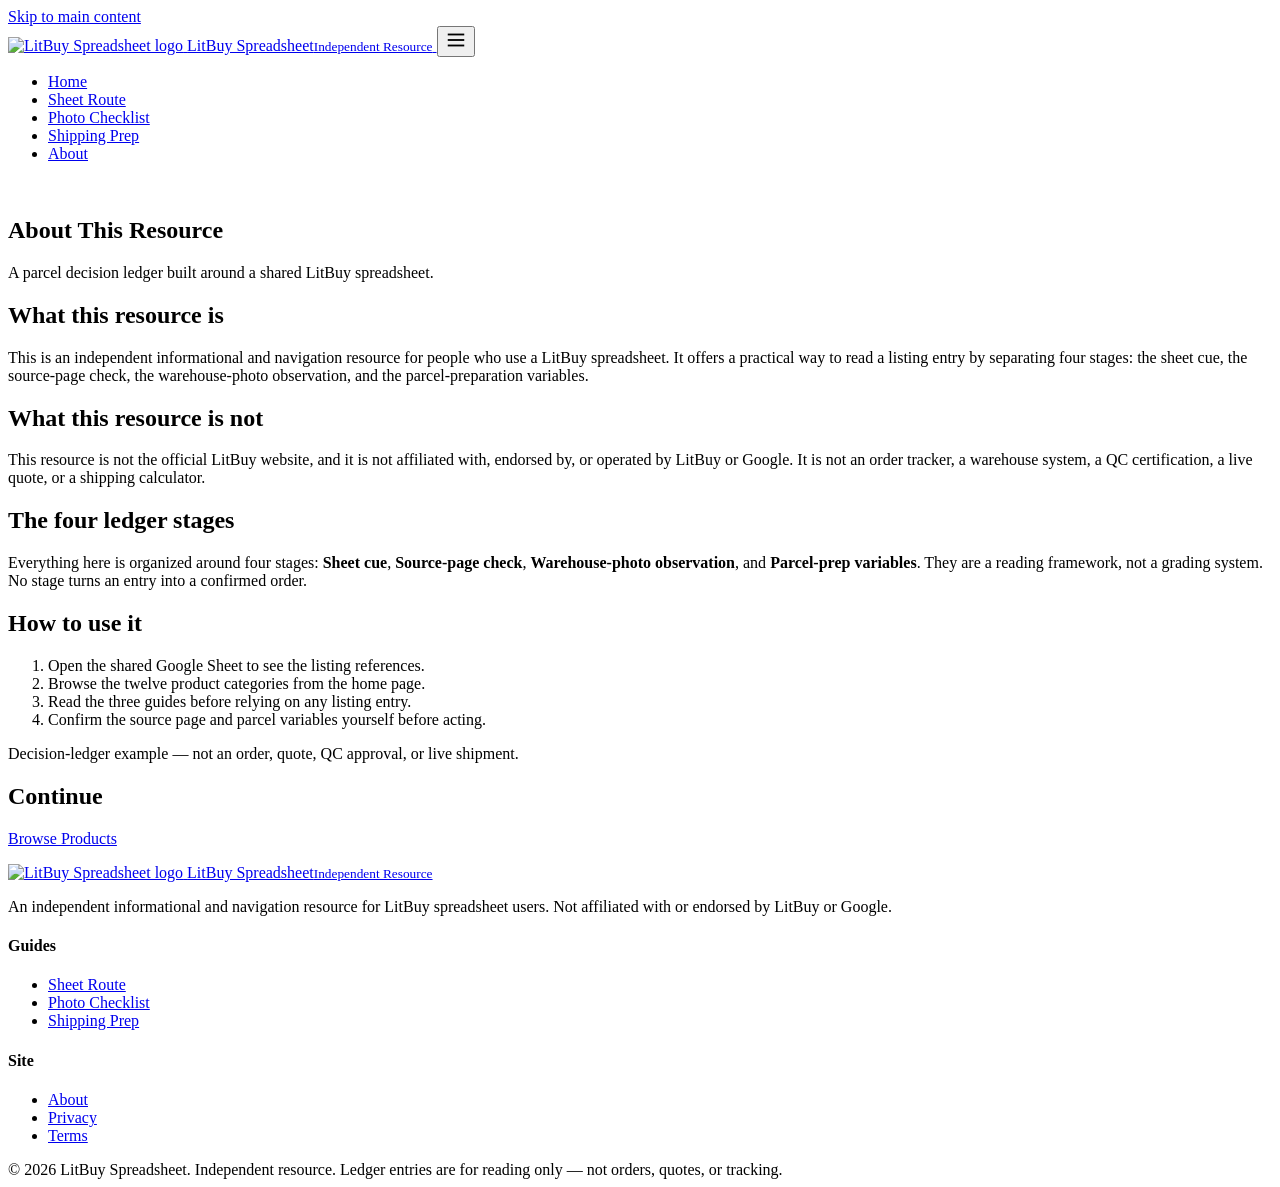
==== about/index.html @ 3b3e20b2 "Add about/index.html" ====
<!DOCTYPE html>
<html lang="en">
<head>
  <meta charset="UTF-8">
  <meta name="viewport" content="width=device-width, initial-scale=1.0">
  <title>About | LitBuy Spreadsheet</title>
  <meta name="description" content="About this independent LitBuy spreadsheet resource: a parcel decision ledger, not an official LitBuy service.">
  <link rel="canonical" href="https://repglide.github.io/litbuy-spreadsheet/about/">
  <link rel="icon" type="image/png" href="../assets/images/favicon.png">
  <link rel="stylesheet" href="../assets/css/styles.css">
  <meta name="robots" content="index, follow">
</head>
<body>
  <a href="#main-content" class="skip-link">Skip to main content</a>

  <header class="site-header">
    <div class="container header-inner">
      <a href="../index.html" class="brand" aria-label="LitBuy Spreadsheet Home">
        <img src="../assets/images/logo.png" alt="LitBuy Spreadsheet logo" width="34" height="34">
        <span class="brand-name">LitBuy Spreadsheet<small>Independent Resource</small></span>
      </a>
      <button class="mobile-nav-toggle" aria-expanded="false" aria-label="Toggle navigation menu">
        <svg viewBox="0 0 24 24" fill="none" stroke="currentColor" stroke-width="2" width="22" height="22"><line x1="3" y1="6" x2="21" y2="6"></line><line x1="3" y1="12" x2="21" y2="12"></line><line x1="3" y1="18" x2="21" y2="18"></line></svg>
      </button>
      <nav class="main-nav" aria-label="Primary Navigation">
        <ul>
          <li><a href="../index.html">Home</a></li>
          <li><a href="../spreadsheet-route-guide/">Sheet Route</a></li>
          <li><a href="../warehouse-photo-checklist/">Photo Checklist</a></li>
          <li><a href="../shipping-prep-checklist/">Shipping Prep</a></li>
          <li><a href="../about/" class="active">About</a></li>
        </ul>
      </nav>
    </div>
  </header>

  <main id="main-content">
    <section class="page-hero">
      <div class="container">
        <a class="back-link" href="../index.html" style="color:#fff">← Back to Home</a>
        <h1>About This Resource</h1>
        <p>A parcel decision ledger built around a shared LitBuy spreadsheet.</p>
      </div>
    </section>

    <div class="article-body">
      <h2>What this resource is</h2>
      <p>This is an independent informational and navigation resource for people who use a LitBuy spreadsheet. It offers a practical way to read a listing entry by separating four stages: the sheet cue, the source-page check, the warehouse-photo observation, and the parcel-preparation variables.</p>

      <h2>What this resource is not</h2>
      <p>This resource is not the official LitBuy website, and it is not affiliated with, endorsed by, or operated by LitBuy or Google. It is not an order tracker, a warehouse system, a QC certification, a live quote, or a shipping calculator.</p>

      <h2>The four ledger stages</h2>
      <p>Everything here is organized around four stages: <strong>Sheet cue</strong>, <strong>Source-page check</strong>, <strong>Warehouse-photo observation</strong>, and <strong>Parcel-prep variables</strong>. They are a reading framework, not a grading system. No stage turns an entry into a confirmed order.</p>

      <h2>How to use it</h2>
      <ol>
        <li>Open the shared Google Sheet to see the listing references.</li>
        <li>Browse the twelve product categories from the home page.</li>
        <li>Read the three guides before relying on any listing entry.</li>
        <li>Confirm the source page and parcel variables yourself before acting.</li>
      </ol>

      <p class="example-flag">Decision-ledger example — not an order, quote, QC approval, or live shipment.</p>

      <h2>Continue</h2>
      <p><a href="https://repglide.com/?agent=litbuy" class="btn btn-primary" target="_blank" rel="noopener">Browse Products</a></p>
    </div>
  </main>

  <footer class="site-footer">
    <div class="container">
      <div class="footer-grid">
        <div class="footer-brand">
          <a href="../index.html" class="brand" aria-label="LitBuy Spreadsheet Home">
            <img src="../assets/images/logo.png" alt="LitBuy Spreadsheet logo" width="30" height="30">
            <span class="brand-name">LitBuy Spreadsheet<small>Independent Resource</small></span>
          </a>
          <p>An independent informational and navigation resource for LitBuy spreadsheet users. Not affiliated with or endorsed by LitBuy or Google.</p>
        </div>
        <div class="footer-col">
          <h4>Guides</h4>
          <ul>
            <li><a href="../spreadsheet-route-guide/">Sheet Route</a></li>
            <li><a href="../warehouse-photo-checklist/">Photo Checklist</a></li>
            <li><a href="../shipping-prep-checklist/">Shipping Prep</a></li>
          </ul>
        </div>
        <div class="footer-col">
          <h4>Site</h4>
          <ul>
            <li><a href="../about/">About</a></li>
            <li><a href="../privacy/">Privacy</a></li>
            <li><a href="../terms/">Terms</a></li>
          </ul>
        </div>
      </div>
      <div class="footer-bottom">
        <span>&copy; <span id="year">2026</span> LitBuy Spreadsheet. Independent resource.</span>
        <span>Ledger entries are for reading only — not orders, quotes, or tracking.</span>
      </div>
    </div>
  </footer>

  <script src="../assets/js/main.js"></script>
</body>
</html>
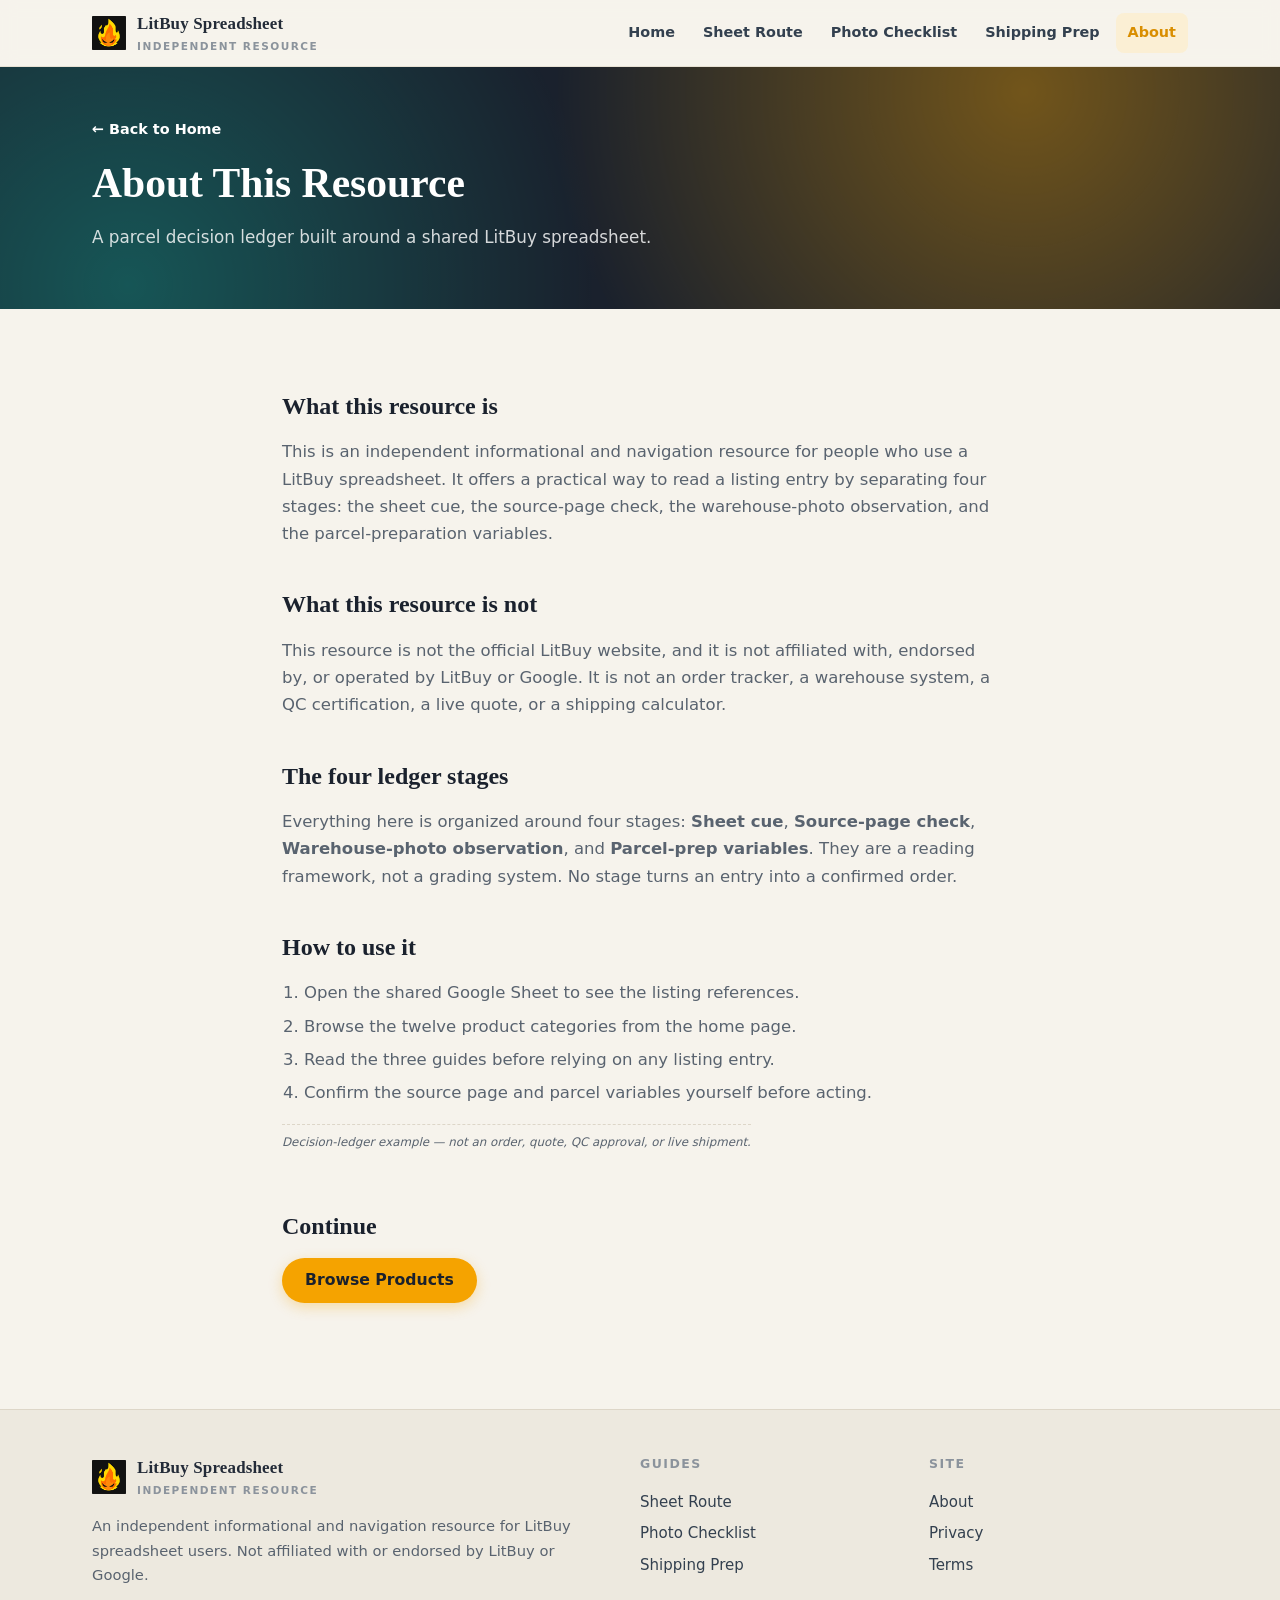
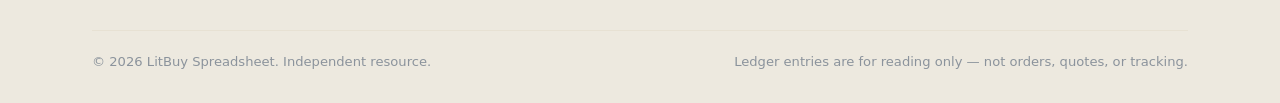
==== commit d645f5d0: "Set nofollow noopener on repglide links" ====
--- a/about/index.html
+++ b/about/index.html
@@ -64,7 +64,7 @@
       <p class="example-flag">Decision-ledger example — not an order, quote, QC approval, or live shipment.</p>
 
       <h2>Continue</h2>
-      <p><a href="https://repglide.com/?agent=litbuy" class="btn btn-primary" target="_blank" rel="noopener">Browse Products</a></p>
+      <p><a href="https://repglide.com/?agent=litbuy" class="btn btn-primary" target="_blank" rel="nofollow noopener">Browse Products</a></p>
     </div>
   </main>
 
--- a/assets/css/styles.css
+++ b/assets/css/styles.css
@@ -0,0 +1,360 @@
+/* ==========================================================================
+   LitBuy Spreadsheet — Luminous Parcel Ledger theme
+   Warm grey-white paper · deep charcoal-ink · bright amber · teal / coral / sky
+   ========================================================================== */
+
+:root {
+  /* palette */
+  --paper:        #F6F3EC;
+  --paper-2:      #EDE9DF;
+  --paper-3:      #E4DFD2;
+  --white:        #FFFDF8;
+  --ink:          #232B38;
+  --ink-2:        #1A212D;
+  --ink-3:        #33404F;
+  --ink-soft:     #59636F;
+  --ink-faint:    #8B939C;
+  --amber:        #F5A300;
+  --amber-dark:   #D98E00;
+  --amber-soft:   #FBEFD4;
+  --teal:         #12A594;
+  --teal-dark:    #0C8277;
+  --teal-soft:    #DDF2EE;
+  --coral:        #E8503F;
+  --coral-soft:   #FBE0DC;
+  --sky:          #4E9FDD;
+  --sky-soft:     #E1EDF8;
+  --line:         #DDD6C8;
+  --line-soft:    #E7E1D3;
+
+  /* typography */
+  --serif: Georgia, 'Times New Roman', Times, serif;
+  --sans: system-ui, -apple-system, 'Segoe UI', Roboto, Helvetica, Arial, sans-serif;
+
+  /* geometry */
+  --radius: 14px;
+  --radius-sm: 8px;
+  --container: 1140px;
+  --shadow-sm: 0 1px 2px rgba(35, 43, 56, 0.05), 0 2px 8px rgba(35, 43, 56, 0.06);
+  --shadow-md: 0 4px 14px rgba(35, 43, 56, 0.10), 0 12px 32px rgba(35, 43, 56, 0.08);
+}
+
+* { box-sizing: border-box; }
+html { scroll-behavior: smooth; -webkit-text-size-adjust: 100%; }
+
+body {
+  margin: 0;
+  font-family: var(--sans);
+  font-size: 16.5px;
+  line-height: 1.65;
+  color: var(--ink);
+  background: var(--paper);
+  -webkit-font-smoothing: antialiased;
+  text-rendering: optimizeLegibility;
+}
+
+/* ---------- accessibility ---------- */
+.skip-link {
+  position: absolute; left: -9999px; top: 0; background: var(--ink);
+  color: #fff; padding: 10px 16px; z-index: 200; border-radius: 0 0 var(--radius-sm) 0;
+}
+.skip-link:focus { left: 0; }
+:focus-visible { outline: 3px solid var(--sky); outline-offset: 2px; border-radius: 3px; }
+.visually-hidden { position: absolute !important; width: 1px; height: 1px; margin: -1px; padding: 0; border: 0; overflow: hidden; clip: rect(0 0 0 0); white-space: nowrap; }
+
+/* ---------- layout ---------- */
+.container { max-width: var(--container); margin: 0 auto; padding: 0 22px; }
+
+/* ---------- header ---------- */
+.site-header {
+  position: sticky; top: 0; z-index: 100;
+  background: rgba(246, 243, 236, 0.92);
+  backdrop-filter: saturate(140%) blur(8px);
+  border-bottom: 1px solid var(--line-soft);
+}
+.header-inner { display: flex; align-items: center; gap: 20px; height: 66px; }
+.brand { display: flex; align-items: center; gap: 11px; text-decoration: none; color: var(--ink); }
+.brand img { width: 34px; height: 34px; display: block; }
+.brand-name { font-family: var(--serif); font-weight: 700; font-size: 1.06rem; letter-spacing: 0.01em; }
+.brand-name small { display: block; font-family: var(--sans); font-weight: 600; font-size: 0.66rem; color: var(--ink-faint); letter-spacing: 0.14em; text-transform: uppercase; }
+
+.main-nav { margin-left: auto; }
+.main-nav ul { display: flex; align-items: center; gap: 4px; list-style: none; margin: 0; padding: 0; }
+.main-nav a { display: block; padding: 8px 12px; text-decoration: none; color: var(--ink-3); font-weight: 600; font-size: 0.9rem; border-radius: var(--radius-sm); }
+.main-nav a:hover { background: var(--paper-2); color: var(--ink); }
+.main-nav a.active { color: var(--amber-dark); background: var(--amber-soft); }
+
+.mobile-nav-toggle {
+  display: none; margin-left: auto; width: 44px; height: 44px;
+  border: 1px solid var(--line); background: var(--white); border-radius: var(--radius-sm);
+  cursor: pointer; color: var(--ink);
+}
+.mobile-nav-toggle svg { display: block; margin: 0 auto; }
+
+@media (max-width: 860px) {
+  .main-nav { display: none; }
+  .mobile-nav-toggle { display: block; }
+  .main-nav.open { display: block; position: absolute; left: 0; right: 0; top: 66px; background: var(--white); border-bottom: 1px solid var(--line); box-shadow: var(--shadow-md); }
+  .main-nav.open ul { flex-direction: column; align-items: stretch; gap: 2px; padding: 8px; }
+  .main-nav.open a { padding: 12px 14px; }
+}
+
+/* ---------- buttons ---------- */
+.btn {
+  display: inline-flex; align-items: center; justify-content: center; gap: 8px;
+  padding: 12px 22px; border-radius: 999px; text-decoration: none;
+  font-weight: 700; font-size: 0.98rem; line-height: 1.2;
+  border: 1.5px solid transparent; transition: transform 0.12s ease, box-shadow 0.12s ease, background 0.12s ease;
+}
+.btn:active { transform: translateY(1px); }
+.btn-primary { background: var(--amber); color: var(--ink-2); box-shadow: 0 4px 14px rgba(245, 163, 0, 0.30); }
+.btn-primary:hover { background: #FFAE14; box-shadow: 0 6px 18px rgba(245, 163, 0, 0.38); }
+.btn-secondary { background: var(--white); color: var(--ink); border-color: var(--line); box-shadow: var(--shadow-sm); }
+.btn-secondary:hover { border-color: var(--ink-3); background: #fff; }
+.btn-sm { padding: 9px 16px; font-size: 0.88rem; }
+
+/* ---------- hero ---------- */
+.hero-section { padding: 56px 0 40px; position: relative; overflow: hidden; }
+.hero-grid { display: grid; grid-template-columns: 1.05fr 0.95fr; gap: 44px; align-items: center; }
+.hero-badge {
+  display: inline-block; padding: 5px 13px; border-radius: 999px;
+  background: var(--teal-soft); color: var(--teal-dark); font-weight: 700;
+  font-size: 0.76rem; letter-spacing: 0.08em; text-transform: uppercase;
+}
+.hero-title { font-family: var(--serif); font-size: clamp(2.05rem, 4.6vw, 3.1rem); line-height: 1.12; color: var(--ink-2); margin: 18px 0 16px; font-weight: 700; }
+.hero-title em { font-style: normal; color: var(--amber-dark); }
+.hero-description { font-size: 1.08rem; color: var(--ink-soft); max-width: 34em; margin: 0 0 26px; }
+.hero-actions { display: flex; flex-wrap: wrap; gap: 12px; }
+
+/* hero parcel-ledger route visual */
+.hero-visual { position: relative; min-height: 320px; }
+.route-stage { position: relative; padding: 18px 0; }
+.route-path { display: flex; align-items: center; gap: 0; }
+.route-node {
+  position: relative; flex: none; width: 92px; height: 92px; border-radius: 50%;
+  display: grid; place-items: center; text-align: center; padding: 8px;
+  background: var(--white); border: 2px solid var(--line); color: var(--ink);
+  box-shadow: 0 0 0 6px rgba(245, 163, 0, 0.0);
+}
+.route-node .node-label { font-weight: 700; font-size: 0.8rem; line-height: 1.2; }
+.route-node[data-stage="sheet"]  { border-color: var(--ink-3); box-shadow: 0 0 18px rgba(35, 43, 56, 0.18); }
+.route-node[data-stage="source"] { border-color: var(--sky); box-shadow: 0 0 18px rgba(78, 159, 221, 0.30); }
+.route-node[data-stage="photo"]  { border-color: var(--teal); box-shadow: 0 0 18px rgba(18, 165, 148, 0.30); }
+.route-node[data-stage="parcel"] { border-color: var(--amber); box-shadow: 0 0 18px rgba(245, 163, 0, 0.35); }
+.route-line { flex: 1; height: 0; border-top: 2px dashed var(--line); margin: 0 4px; }
+.route-caption { text-align: center; margin-top: 20px; color: var(--ink-soft); font-size: 0.9rem; }
+
+@media (max-width: 860px) {
+  .hero-grid { grid-template-columns: 1fr; gap: 8px; }
+  .hero-section { padding-top: 32px; }
+  .hero-visual { min-height: auto; }
+  .route-node { width: 74px; height: 74px; }
+}
+
+/* ---------- section scaffolding ---------- */
+.section { padding: 46px 0; }
+.section-alt { background: var(--paper-2); }
+.section-header { max-width: 660px; margin: 0 auto 34px; text-align: center; }
+.eyebrow { display: inline-block; font-size: 0.76rem; font-weight: 700; letter-spacing: 0.14em; text-transform: uppercase; color: var(--teal-dark); }
+.section-title { font-family: var(--serif); font-size: clamp(1.6rem, 3.4vw, 2.15rem); color: var(--ink-2); margin: 10px 0 12px; line-height: 1.2; }
+.section-lead { color: var(--ink-soft); font-size: 1.02rem; margin: 0; }
+
+/* ---------- category grid (manual route labels) ---------- */
+.categories-section { padding-top: 8px; }
+.cat-grid { display: grid; grid-template-columns: repeat(4, 1fr); gap: 14px; }
+.cat-card {
+  position: relative; display: flex; flex-direction: column; gap: 10px;
+  background: var(--white); border: 1px solid var(--line); border-radius: var(--radius);
+  padding: 16px 16px 14px; text-decoration: none; color: var(--ink);
+  box-shadow: var(--shadow-sm); transition: transform 0.14s ease, box-shadow 0.14s ease, border-color 0.14s ease;
+}
+.cat-card::after {
+  content: ""; position: absolute; top: 12px; right: 12px; width: 8px; height: 8px;
+  border-radius: 50%; background: var(--amber); opacity: 0.85;
+}
+.cat-card:hover { transform: translateY(-3px); box-shadow: var(--shadow-md); border-color: var(--ink-3); }
+.cat-index { font-family: var(--serif); font-size: 0.76rem; color: var(--ink-faint); letter-spacing: 0.1em; }
+.cat-icon { width: 32px; height: 32px; color: var(--teal-dark); }
+.cat-icon svg { width: 100%; height: 100%; }
+.cat-name { font-weight: 700; color: var(--ink); font-size: 0.98rem; line-height: 1.3; }
+.cat-card .cat-arrow { margin-top: auto; font-size: 0.8rem; font-weight: 700; color: var(--amber-dark); }
+
+@media (max-width: 900px) {
+  .cat-grid { grid-template-columns: repeat(2, 1fr); gap: 11px; }
+  .cat-card { padding: 14px 13px 12px; }
+}
+
+/* ---------- Parcel Decision Ledger stages ---------- */
+.ledger-section { padding-top: 8px; }
+.stage-grid { display: grid; grid-template-columns: repeat(4, 1fr); gap: 14px; }
+.stage-card {
+  position: relative; background: var(--white); border: 1px solid var(--line);
+  border-left: 5px solid var(--ink-3); border-radius: var(--radius); padding: 20px 18px 16px;
+  box-shadow: var(--shadow-sm);
+}
+.stage-card[data-stage="sheet"]  { border-left-color: var(--ink-3); }
+.stage-card[data-stage="source"] { border-left-color: var(--sky); }
+.stage-card[data-stage="photo"]  { border-left-color: var(--teal); }
+.stage-card[data-stage="parcel"] { border-left-color: var(--amber); }
+.stage-card h3 { display: flex; align-items: center; gap: 9px; font-family: var(--serif); font-size: 1.12rem; color: var(--ink-2); margin: 0 0 10px; }
+.stage-card .stage-num { flex: none; width: 26px; height: 26px; border-radius: 50%; display: grid; place-items: center; font-weight: 800; font-size: 0.8rem; color: #fff; background: var(--ink-3); }
+.stage-card[data-stage="sheet"]  .stage-num { background: var(--ink-3); }
+.stage-card[data-stage="source"] .stage-num { background: var(--sky); }
+.stage-card[data-stage="photo"]  .stage-num { background: var(--teal); }
+.stage-card[data-stage="parcel"] .stage-num { background: var(--amber); color: var(--ink-2); }
+.stage-card p { margin: 0; color: var(--ink-soft); font-size: 0.93rem; }
+.stage-card ul { margin: 10px 0 0; padding-left: 17px; color: var(--ink-soft); font-size: 0.9rem; }
+.stage-card ul li { margin: 4px 0; }
+
+@media (max-width: 960px) { .stage-grid { grid-template-columns: repeat(2, 1fr); } }
+@media (max-width: 560px) { .stage-grid { grid-template-columns: 1fr; } }
+
+/* ---------- signatures ---------- */
+.check-margin {
+  display: flex; gap: 12px; align-items: flex-start; padding: 12px 14px; margin: 10px 0;
+  background: var(--white); border: 1px solid var(--line); border-left: 4px solid var(--teal);
+  border-radius: var(--radius-sm); color: var(--ink-soft); font-size: 0.95rem;
+}
+.check-margin .cm { flex: none; width: 24px; height: 24px; border-radius: 50%; background: var(--teal); color: #fff; display: grid; place-items: center; font-weight: 800; font-size: 0.82rem; }
+.check-margin strong { color: var(--ink); }
+
+.parcel-label {
+  display: inline-flex; flex-direction: column; gap: 8px; margin: 12px 0;
+  border: 1.5px dashed var(--amber); border-radius: var(--radius-sm);
+  padding: 14px 18px; background: var(--amber-soft); max-width: 460px;
+}
+.parcel-label .pl-title { font-weight: 800; color: var(--ink-2); font-size: 0.85rem; letter-spacing: 0.08em; text-transform: uppercase; }
+.parcel-label .pl-row { display: flex; gap: 14px; flex-wrap: wrap; font-size: 0.88rem; color: var(--ink-soft); }
+.parcel-label .pl-row b { color: var(--ink); font-weight: 700; }
+.parcel-barcode { display: flex; gap: 2px; align-items: flex-end; height: 22px; margin-top: 2px; }
+.parcel-barcode i { width: 2px; background: var(--ink-3); display: block; }
+
+.open-variable {
+  display: inline-flex; align-items: center; gap: 9px; padding: 10px 14px;
+  border: 1px dashed var(--coral); border-radius: var(--radius-sm); background: var(--coral-soft);
+  color: #8F3328; font-size: 0.92rem; font-weight: 600; margin: 10px 0;
+}
+.open-variable .ov { flex: none; width: 24px; height: 24px; border-radius: 50%; background: var(--coral); color: #fff; display: grid; place-items: center; font-weight: 800; }
+
+.decision-stamp {
+  display: inline-block; transform: rotate(-4deg); padding: 5px 14px;
+  border: 2px solid var(--coral); color: var(--coral); border-radius: 6px;
+  font-weight: 800; letter-spacing: 0.12em; text-transform: uppercase; font-size: 0.78rem;
+  background: transparent;
+}
+.decision-stamp.is-pause { border-color: var(--coral); color: var(--coral); }
+.decision-stamp.is-confirm { border-color: var(--teal-dark); color: var(--teal-dark); }
+
+.example-flag {
+  display: inline-block; margin-top: 14px; font-size: 0.74rem; color: var(--ink-faint);
+  font-style: italic; border-top: 1px dashed var(--line); padding-top: 8px;
+}
+
+/* ---------- source link check / photo review / parcel variables ---------- */
+.check-grid { display: grid; grid-template-columns: 1fr 1fr; gap: 14px; }
+.check-col { background: var(--white); border: 1px solid var(--line); border-radius: var(--radius); padding: 20px 22px; }
+.check-col h3 { margin: 0 0 10px; font-size: 1.02rem; display: flex; align-items: center; gap: 9px; color: var(--ink-2); }
+.check-col ul { margin: 0; padding-left: 18px; color: var(--ink-soft); font-size: 0.94rem; }
+.check-col ul li { margin: 6px 0; }
+.check-col .mark { flex: none; width: 22px; height: 22px; border-radius: 50%; display: grid; place-items: center; font-size: 0.8rem; color: #fff; }
+.check-col.is-yes .mark { background: var(--teal); }
+.check-col.is-no  .mark { background: var(--coral); }
+
+.compare-table { width: 100%; border-collapse: collapse; background: var(--white); border-radius: var(--radius); overflow: hidden; box-shadow: var(--shadow-sm); }
+.compare-table th, .compare-table td { padding: 13px 15px; text-align: left; border-bottom: 1px solid var(--line-soft); font-size: 0.94rem; vertical-align: top; }
+.compare-table th { background: var(--ink-2); color: #fff; font-size: 0.82rem; letter-spacing: 0.06em; text-transform: uppercase; }
+.compare-table tr:last-child td { border-bottom: none; }
+.compare-table td:first-child { font-weight: 700; color: var(--ink); white-space: nowrap; }
+.compare-table td { color: var(--ink-soft); }
+
+@media (max-width: 720px) {
+  .check-grid { grid-template-columns: 1fr; }
+  .compare-table { display: block; overflow-x: auto; }
+}
+
+/* ---------- guide entry cards ---------- */
+.guide-grid { display: grid; grid-template-columns: repeat(3, 1fr); gap: 16px; }
+.guide-card {
+  display: flex; flex-direction: column; background: var(--white); border: 1px solid var(--line);
+  border-radius: var(--radius); padding: 24px 22px; text-decoration: none; color: var(--ink);
+  box-shadow: var(--shadow-sm); transition: transform 0.14s ease, box-shadow 0.14s ease;
+}
+.guide-card:hover { transform: translateY(-3px); box-shadow: var(--shadow-md); }
+.guide-card .guide-num { font-family: var(--serif); font-size: 0.8rem; color: var(--sky); letter-spacing: 0.1em; }
+.guide-card h3 { font-family: var(--serif); font-size: 1.24rem; color: var(--ink-2); margin: 8px 0 10px; }
+.guide-card p { color: var(--ink-soft); font-size: 0.95rem; margin: 0 0 16px; }
+.guide-card .guide-cta { margin-top: auto; font-weight: 700; color: var(--amber-dark); font-size: 0.9rem; }
+@media (max-width: 900px) { .guide-grid { grid-template-columns: 1fr; } }
+
+/* ---------- pause rules ---------- */
+.rules-list { list-style: none; margin: 0; padding: 0; max-width: 760px; margin-inline: auto; }
+.rules-list li {
+  display: flex; gap: 14px; align-items: flex-start; padding: 14px 16px; margin: 10px 0;
+  background: var(--white); border: 1px solid var(--line); border-radius: var(--radius); box-shadow: var(--shadow-sm);
+}
+.rules-list .rule-num {
+  flex: none; width: 30px; height: 30px; border-radius: 50%; display: grid; place-items: center;
+  background: var(--coral-soft); color: var(--coral); font-weight: 800; font-size: 0.86rem;
+}
+.rules-list p { margin: 0; color: var(--ink-soft); font-size: 0.96rem; }
+.rules-list strong { color: var(--ink); }
+
+/* ---------- FAQ ---------- */
+.faq-list { max-width: 760px; margin: 0 auto; }
+details.faq-item { background: var(--white); border: 1px solid var(--line); border-radius: var(--radius); margin: 10px 0; box-shadow: var(--shadow-sm); overflow: hidden; }
+details.faq-item summary { cursor: pointer; list-style: none; padding: 16px 20px; font-weight: 700; color: var(--ink); display: flex; align-items: center; justify-content: space-between; gap: 14px; }
+details.faq-item summary::-webkit-details-marker { display: none; }
+details.faq-item summary::after { content: "+"; font-size: 1.5rem; font-weight: 400; color: var(--amber-dark); line-height: 1; }
+details.faq-item[open] summary::after { content: "–"; }
+.faq-item .faq-body { padding: 0 20px 18px; color: var(--ink-soft); font-size: 0.96rem; }
+.faq-item .faq-body p { margin: 0 0 10px; }
+
+/* ---------- final CTA ---------- */
+.final-cta { background: var(--ink-2); color: #fff; border-radius: 22px; padding: 44px 40px; text-align: center; position: relative; overflow: hidden; }
+.final-cta::before { content: ""; position: absolute; inset: 0; opacity: 0.4; background: radial-gradient(circle at 15% 20%, var(--amber) 0, transparent 40%), radial-gradient(circle at 85% 80%, var(--teal) 0, transparent 40%); }
+.final-cta h2 { font-family: var(--serif); font-size: clamp(1.5rem, 3.2vw, 2.1rem); margin: 0 0 12px; position: relative; }
+.final-cta p { color: rgba(255,255,255,0.82); max-width: 30em; margin: 0 auto 24px; position: relative; }
+.final-cta .btn-primary { position: relative; }
+
+/* ---------- footer ---------- */
+.site-footer { border-top: 1px solid var(--line); background: var(--paper-2); padding: 44px 0 30px; margin-top: 30px; }
+.footer-grid { display: grid; grid-template-columns: 2fr 1fr 1fr; gap: 30px; }
+.footer-brand p { color: var(--ink-soft); font-size: 0.92rem; max-width: 34em; }
+.footer-col h4 { font-size: 0.78rem; letter-spacing: 0.12em; text-transform: uppercase; color: var(--ink-faint); margin: 0 0 12px; }
+.footer-col ul { list-style: none; margin: 0; padding: 0; }
+.footer-col a { color: var(--ink-3); text-decoration: none; font-size: 0.94rem; line-height: 2.1; }
+.footer-col a:hover { color: var(--amber-dark); }
+.footer-bottom { margin-top: 28px; padding-top: 20px; border-top: 1px solid var(--line-soft); font-size: 0.82rem; color: var(--ink-faint); display: flex; flex-wrap: wrap; gap: 8px 20px; justify-content: space-between; }
+@media (max-width: 720px) { .footer-grid { grid-template-columns: 1fr; } }
+
+/* ---------- article / guide pages ---------- */
+.page-hero { background: var(--ink-2); color: #fff; padding: 48px 0 40px; position: relative; overflow: hidden; }
+.page-hero::before { content: ""; position: absolute; inset: 0; opacity: 0.4; background: radial-gradient(circle at 80% 10%, var(--amber) 0, transparent 45%), radial-gradient(circle at 10% 90%, var(--teal) 0, transparent 40%); }
+.page-hero .container { position: relative; }
+.page-hero h1 { font-family: var(--serif); font-size: clamp(1.8rem, 4vw, 2.6rem); margin: 12px 0 12px; line-height: 1.15; }
+.page-hero p { color: rgba(255,255,255,0.82); max-width: 40em; font-size: 1.05rem; }
+
+.article-body { max-width: 760px; margin: 0 auto; padding: 40px 22px 60px; }
+.article-body h2 { font-family: var(--serif); font-size: 1.5rem; color: var(--ink-2); margin: 38px 0 12px; }
+.article-body h3 { font-size: 1.12rem; color: var(--ink-2); margin: 26px 0 8px; }
+.article-body p { color: var(--ink-soft); margin: 0 0 16px; }
+.article-body ul, .article-body ol { color: var(--ink-soft); margin: 0 0 18px; padding-left: 22px; }
+.article-body li { margin: 6px 0; }
+.article-body blockquote { margin: 22px 0; padding: 16px 20px; background: var(--paper-2); border-left: 4px solid var(--sky); border-radius: 0 var(--radius-sm) var(--radius-sm) 0; color: var(--ink-3); font-family: var(--serif); font-size: 1.06rem; }
+
+.back-link { display: inline-flex; align-items: center; gap: 6px; color: var(--sky); font-weight: 700; text-decoration: none; font-size: 0.9rem; margin-bottom: 6px; }
+.back-link:hover { text-decoration: underline; }
+
+/* legal pages */
+.legal-body { max-width: 720px; margin: 0 auto; padding: 40px 22px 60px; }
+.legal-body h1 { font-family: var(--serif); color: var(--ink-2); font-size: 2rem; margin: 0 0 6px; }
+.legal-body .legal-date { color: var(--ink-faint); font-size: 0.85rem; margin-bottom: 24px; }
+.legal-body h2 { font-family: var(--serif); font-size: 1.25rem; color: var(--ink-2); margin: 28px 0 8px; }
+.legal-body p, .legal-body li { color: var(--ink-soft); }
+.legal-body ul { padding-left: 22px; }
+
+/* 404 */
+.notfound { text-align: center; padding: 70px 22px 80px; }
+.notfound .big { font-family: var(--serif); font-size: clamp(4rem, 14vw, 7rem); color: var(--ink-2); margin: 0; line-height: 1; }
+.notfound h1 { font-family: var(--serif); color: var(--ink-2); margin: 8px 0 12px; }
+.notfound p { color: var(--ink-soft); max-width: 30em; margin: 0 auto 24px; }
